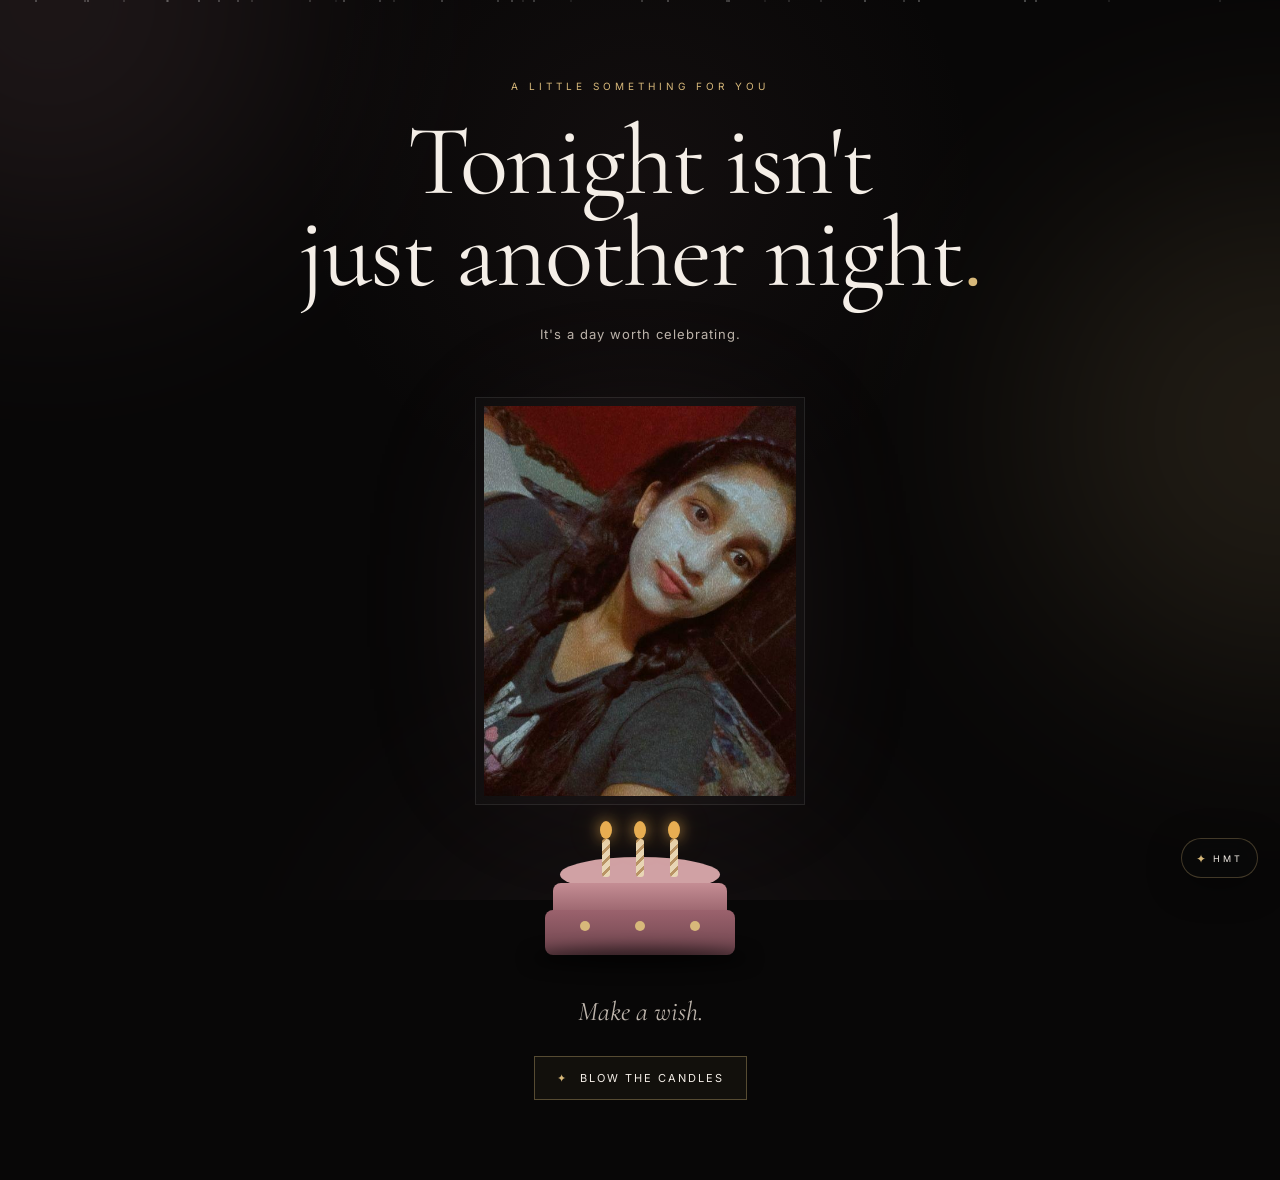
==== index.html @ 6a422e94 "First commit" ====
<!DOCTYPE html>
<html lang="en">
<head>
    <meta charset="UTF-8">
    <meta name="viewport" content="width=device-width, initial-scale=1.0">

    <title>For You — A Little Birthday Story</title>

    <meta name="description" content="A little birthday story made especially for you.">

    <link rel="preconnect" href="https://fonts.googleapis.com">
    <link rel="preconnect" href="https://fonts.gstatic.com" crossorigin>

    <link href="https://fonts.googleapis.com/css2?family=Cormorant+Garamond:wght@400;500;600;700&family=Inter:wght@300;400;500;600&display=swap" rel="stylesheet">

    <link rel="stylesheet" href="css/style.css">
    <link rel="stylesheet" href="css/animations.css">
    <link rel="stylesheet" href="css/responsive.css">
</head>

<body class="birthday-page">

    <!-- PRELOADER -->
    <div id="preloader">
        <div class="loader-content">
            <div class="loader-ring"></div>
            <p>Something special is waiting...</p>
        </div>
    </div>

    <!-- BACKGROUND -->
    <div class="ambient-background">
        <div class="ambient-glow glow-one"></div>
        <div class="ambient-glow glow-two"></div>
        <div class="ambient-glow glow-three"></div>
    </div>

    <div id="particles"></div>

    <!-- MAIN EXPERIENCE -->
    <main class="birthday-main">

        <!-- INTRO -->
        <section id="introSection" class="birthday-section active-section">

            <div class="intro-content">

                <div class="intro-eyebrow reveal">
                    A little something for you
                </div>

                <h1 class="intro-title reveal-delay">
                    Tonight isn't<br>
                    just another night<span>.</span>
                </h1>

                <p class="intro-subtitle reveal-delay-2">
                    It's a day worth celebrating.
                </p>

                <!-- BIRTHDAY PHOTO -->
                <div class="birthday-photo-wrapper reveal-delay-3">
                    <div class="photo-frame">
                        <img
                            src="assets/photos/birthday/birthday.jpg"
                            alt="Birthday girl"
                            class="birthday-photo"
                        >
                    </div>

                    <div class="photo-glow"></div>
                </div>

                <!-- CAKE -->
                <div class="cake-area reveal-delay-4">

                    <div class="cake">

                        <div class="candle candle-one">
                            <div class="flame"></div>
                        </div>

                        <div class="candle candle-two">
                            <div class="flame"></div>
                        </div>

                        <div class="candle candle-three">
                            <div class="flame"></div>
                        </div>

                        <div class="cake-top"></div>

                        <div class="cake-middle"></div>

                        <div class="cake-bottom"></div>

                        <div class="cake-decoration decoration-one"></div>
                        <div class="cake-decoration decoration-two"></div>
                        <div class="cake-decoration decoration-three"></div>

                    </div>

                    <div class="cake-shadow"></div>

                </div>

                <p id="wishText" class="wish-text">
                    Make a wish.
                </p>

                <button id="blowButton" class="primary-button">
                    <span class="button-icon">✦</span>
                    Blow the candles
                </button>

            </div>

        </section>


        <!-- CELEBRATION OVERLAY -->
        <div id="celebrationOverlay" class="celebration-overlay">

            <div class="celebration-content">

                <div class="celebration-small">
                    And just like that...
                </div>

                <h2>
                    Happy Birthday<span>.</span>
                </h2>

                <p>
                    Some people deserve more than just a wish.
                </p>

                <div class="celebration-line"></div>

                <small>
                    And this is only the beginning...
                </small>

            </div>

        </div>


    </main>


    <!-- DEVELOPER BADGE -->
    <button
        id="developerBadge"
        class="developer-badge"
        aria-label="Website developer information"
    >
        <span class="developer-star">✦</span>
        <span class="developer-badge-text">HMT</span>
    </button>


    <!-- AUDIO -->
    <audio id="introMusic" preload="auto">
        <source src="assets/music/intro.mp3" type="audio/mpeg">
    </audio>

    <audio id="birthdayMusic" preload="auto">
        <source src="assets/music/birthday.mp3" type="audio/mpeg">
    </audio>


    <!-- SCRIPTS -->
    <script src="js/music.js"></script>
    <script src="js/main.js"></script>
    <script src="js/birthday.js"></script>
    <script src="js/developer.js"></script>

</body>
</html>
---- css/style.css ----
/* =========================================================
   HMT BIRTHDAY EXPERIENCE
   MAIN STYLE SYSTEM
========================================================= */

:root {

    --bg: #080707;
    --bg-soft: #100d0d;
    --bg-card: rgba(255, 255, 255, 0.035);

    --text: #f4eee7;
    --text-soft: #bcb3aa;
    --text-muted: #77706a;

    --gold: #d7b87a;
    --gold-soft: rgba(215, 184, 122, 0.3);

    --rose: #b98791;
    --rose-soft: rgba(185, 135, 145, 0.18);

    --border: rgba(255, 255, 255, 0.09);

    --serif: "Cormorant Garamond", serif;
    --sans: "Inter", sans-serif;

    --transition: 500ms cubic-bezier(.2,.8,.2,1);

}


/* =========================================================
   RESET
========================================================= */

* {
    margin: 0;
    padding: 0;
    box-sizing: border-box;
}

html {
    scroll-behavior: smooth;
}

body {
    min-height: 100vh;
    background: var(--bg);
    color: var(--text);
    font-family: var(--sans);
    overflow-x: hidden;
}

button,
a {
    font-family: inherit;
}

button {
    border: none;
    outline: none;
}

a {
    color: inherit;
    text-decoration: none;
}

img {
    display: block;
    max-width: 100%;
}


/* =========================================================
   BACKGROUND
========================================================= */

.ambient-background {
    position: fixed;
    inset: 0;
    overflow: hidden;
    pointer-events: none;
    z-index: -3;
    background:
        radial-gradient(
            circle at 50% 20%,
            rgba(150, 105, 110, 0.08),
            transparent 35%
        ),
        var(--bg);
}

.ambient-glow {
    position: absolute;
    width: 500px;
    height: 500px;
    border-radius: 50%;
    filter: blur(120px);
    opacity: 0.12;
}

.glow-one {
    background: var(--rose);
    top: -250px;
    left: -200px;
}

.glow-two {
    background: var(--gold);
    right: -250px;
    top: 20%;
}

.glow-three {
    background: #80616a;
    left: 30%;
    bottom: -400px;
}


/* =========================================================
   PARTICLES
========================================================= */

#particles {
    position: fixed;
    inset: 0;
    pointer-events: none;
    z-index: 0;
    overflow: hidden;
}

.particle {
    position: absolute;
    width: 2px;
    height: 2px;
    background: rgba(255,255,255,.5);
    border-radius: 50%;
    animation: particleFloat linear infinite;
}


/* =========================================================
   PRELOADER
========================================================= */

#preloader {
    position: fixed;
    inset: 0;
    background: #050505;
    display: flex;
    align-items: center;
    justify-content: center;
    z-index: 99999;
    transition: opacity 800ms ease, visibility 800ms ease;
}

#preloader.loaded {
    opacity: 0;
    visibility: hidden;
}

.loader-content {
    text-align: center;
}

.loader-ring {
    width: 38px;
    height: 38px;
    margin: auto auto 20px;
    border: 1px solid rgba(255,255,255,.15);
    border-top-color: var(--gold);
    border-radius: 50%;
    animation: loaderSpin 1s linear infinite;
}

.loader-content p {
    font-size: 10px;
    letter-spacing: 3px;
    text-transform: uppercase;
    color: var(--text-muted);
}


/* =========================================================
   MAIN BIRTHDAY PAGE
========================================================= */

.birthday-main {
    min-height: 100vh;
    position: relative;
    z-index: 1;
}

.birthday-section {
    min-height: 100vh;
    display: flex;
    justify-content: center;
    align-items: center;
    padding: 80px 24px;
}

.intro-content {
    width: 100%;
    max-width: 900px;
    text-align: center;
}

.intro-eyebrow,
.section-label {
    display: block;
    font-size: 10px;
    letter-spacing: 4px;
    text-transform: uppercase;
    color: var(--gold);
    margin-bottom: 24px;
}

.intro-title {
    font-family: var(--serif);
    font-size: clamp(48px, 8vw, 100px);
    line-height: .92;
    font-weight: 400;
    letter-spacing: -2px;
}

.intro-title span,
.celebration-content h2 span,
.final-birthday span {
    color: var(--gold);
}

.intro-subtitle {
    margin-top: 26px;
    font-size: 13px;
    letter-spacing: 1px;
    color: var(--text-soft);
}


/* =========================================================
   BIRTHDAY PHOTO
========================================================= */

.birthday-photo-wrapper {
    width: min(330px, 75vw);
    margin: 55px auto 30px;
    position: relative;
}

.photo-frame {
    position: relative;
    padding: 8px;
    border: 1px solid var(--border);
    background: rgba(255,255,255,.025);
    backdrop-filter: blur(10px);
}

.birthday-photo {
    width: 100%;
    aspect-ratio: 4 / 5;
    object-fit: cover;
}

.photo-glow {
    position: absolute;
    inset: 10%;
    background: var(--rose);
    filter: blur(80px);
    opacity: .12;
    z-index: -1;
}


/* =========================================================
   CAKE
========================================================= */

.cake-area {
    position: relative;
    width: 260px;
    height: 150px;
    margin: 20px auto 10px;
}

.cake {
    position: absolute;
    width: 190px;
    height: 95px;
    bottom: 30px;
    left: 50%;
    transform: translateX(-50%);
}

.cake-bottom,
.cake-middle,
.cake-top {
    position: absolute;
    left: 0;
    width: 100%;
    border-radius: 8px;
}

.cake-bottom {
    height: 45px;
    bottom: 0;
    background: linear-gradient(
        to bottom,
        #9b626d,
        #6d444d
    );
}

.cake-middle {
    height: 38px;
    bottom: 34px;
    left: 8px;
    width: calc(100% - 16px);
    background: linear-gradient(
        to bottom,
        #c58d94,
        #8f5b64
    );
}

.cake-top {
    height: 35px;
    bottom: 63px;
    left: 15px;
    width: calc(100% - 30px);
    border-radius: 50%;
    background: #d0a1a4;
}

.cake-decoration {
    position: absolute;
    width: 10px;
    height: 10px;
    border-radius: 50%;
    background: var(--gold);
    bottom: 24px;
}

.decoration-one {
    left: 35px;
}

.decoration-two {
    left: 90px;
}

.decoration-three {
    right: 35px;
}

.cake-shadow {
    position: absolute;
    width: 220px;
    height: 20px;
    background: rgba(0,0,0,.6);
    border-radius: 50%;
    bottom: 17px;
    left: 50%;
    transform: translateX(-50%);
    filter: blur(8px);
}


/* =========================================================
   CANDLES
========================================================= */

.candle {
    position: absolute;
    width: 8px;
    height: 38px;
    bottom: 78px;
    background: repeating-linear-gradient(
        -45deg,
        #e8d6b5,
        #e8d6b5 5px,
        #b99465 5px,
        #b99465 8px
    );
    border-radius: 3px;
    z-index: 4;
}

.candle-one {
    left: 57px;
}

.candle-two {
    left: 91px;
}

.candle-three {
    right: 57px;
}

.flame {
    position: absolute;
    width: 12px;
    height: 18px;
    background: #e7ad52;
    border-radius: 50% 50% 50% 50%;
    top: -18px;
    left: 50%;
    transform: translateX(-50%);
    filter: blur(.2px);
    animation: flameFlicker .12s infinite alternate;
    box-shadow:
        0 0 15px rgba(232,173,82,.8),
        0 0 35px rgba(232,173,82,.3);
}

.candle.blown .flame {
    opacity: 0;
    transform: translateX(-50%) scale(.2);
    transition: 400ms ease;
}


/* =========================================================
   WISH BUTTON
========================================================= */

.wish-text {
    font-family: var(--serif);
    font-size: 27px;
    color: var(--text-soft);
    font-style: italic;
    margin-top: 8px;
}

.primary-button {
    display: inline-flex;
    align-items: center;
    justify-content: center;
    gap: 12px;
    min-width: 190px;
    margin-top: 28px;
    padding: 14px 22px;
    border: 1px solid rgba(215,184,122,.35);
    background: rgba(215,184,122,.05);
    color: var(--text);
    font-size: 11px;
    letter-spacing: 2px;
    text-transform: uppercase;
    cursor: pointer;
    transition: var(--transition);
}

.primary-button:hover {
    background: rgba(215,184,122,.12);
    border-color: var(--gold);
    transform: translateY(-3px);
    box-shadow: 0 10px 40px rgba(215,184,122,.08);
}

.button-icon {
    color: var(--gold);
}


/* =========================================================
   CELEBRATION
========================================================= */

.celebration-overlay {
    position: fixed;
    inset: 0;
    background:
        radial-gradient(
            circle at center,
            rgba(142,96,103,.15),
            rgba(0,0,0,.98) 70%
        );
    display: flex;
    align-items: center;
    justify-content: center;
    text-align: center;
    z-index: 5000;
    opacity: 0;
    visibility: hidden;
    transition: 1s ease;
}

.celebration-overlay.active {
    opacity: 1;
    visibility: visible;
}

.celebration-content {
    max-width: 700px;
    padding: 30px;
}

.celebration-small {
    font-size: 10px;
    letter-spacing: 4px;
    text-transform: uppercase;
    color: var(--gold);
    margin-bottom: 25px;
}

.celebration-content h2 {
    font-family: var(--serif);
    font-size: clamp(60px, 10vw, 110px);
    font-weight: 400;
    line-height: .9;
}

.celebration-content p {
    font-family: var(--serif);
    font-size: 25px;
    color: var(--text-soft);
    margin-top: 30px;
}

.celebration-line {
    width: 60px;
    height: 1px;
    background: var(--gold);
    margin: 35px auto;
}

.celebration-content small {
    color: var(--text-muted);
    letter-spacing: 2px;
}


/* =========================================================
   STORY HEADER
========================================================= */

.story-header {
    position: fixed;
    top: 28px;
    left: 50%;
    transform: translateX(-50%);
    width: min(600px, calc(100% - 40px));
    z-index: 100;
    display: flex;
    align-items: center;
    justify-content: space-between;
    pointer-events: none;
}

.chapter-number {
    font-size: 9px;
    letter-spacing: 2px;
    color: var(--text-muted);
}

.story-progress {
    display: flex;
    align-items: center;
    gap: 5px;
}

.progress-dot {
    width: 4px;
    height: 4px;
    border-radius: 50%;
    background: rgba(255,255,255,.2);
}

.progress-dot.active {
    background: var(--gold);
    box-shadow: 0 0 8px rgba(215,184,122,.5);
}

.progress-line {
    width: 25px;
    height: 1px;
    background: rgba(255,255,255,.1);
}


/* =========================================================
   INNER PAGES
========================================================= */

.inner-page {
    min-height: 100vh;
}

.story-page,
.journey-container,
.gallery-container {
    width: min(1100px, calc(100% - 40px));
    margin: auto;
    padding: 150px 0 120px;
    position: relative;
    z-index: 1;
}

.memory-intro,
.journey-intro,
.gallery-intro {
    max-width: 750px;
    margin-bottom: 120px;
}

.memory-intro h1,
.journey-intro h1,
.gallery-intro h1 {
    font-family: var(--serif);
    font-weight: 400;
    font-size: clamp(55px, 8vw, 100px);
    line-height: .92;
    letter-spacing: -2px;
}

.memory-intro p,
.journey-intro p,
.gallery-intro p {
    color: var(--text-soft);
    font-size: 14px;
    margin-top: 30px;
    line-height: 1.8;
}


/* =========================================================
   MEMORY CARDS
========================================================= */

.memory-card {
    margin-bottom: 180px;
}

.memory-image-wrapper {
    overflow: hidden;
    border: 1px solid var(--border);
    background: var(--bg-card);
}

.memory-image-wrapper img {
    width: 100%;
    max-height: 700px;
    object-fit: cover;
    transition: transform 1.5s cubic-bezier(.2,.8,.2,1);
}

.memory-card:hover img {
    transform: scale(1.035);
}

.memory-card-large {
    width: min(850px, 100%);
}

.memory-card-offset {
    width: min(650px, 100%);
    margin-left: auto;
}

.memory-caption {
    padding-top: 20px;
}

.memory-caption span {
    color: var(--gold);
    font-size: 9px;
    letter-spacing: 3px;
}

.memory-caption h2 {
    font-family: var(--serif);
    font-size: clamp(25px, 4vw, 40px);
    font-weight: 400;
    margin-top: 8px;
}


/* =========================================================
   ENDING SECTIONS
========================================================= */

.memory-ending,
.journey-ending,
.gallery-ending {
    text-align: center;
    padding: 80px 0 40px;
}

.ending-line {
    width: 1px;
    height: 70px;
    background: var(--gold);
    margin: 0 auto 35px;
}

.memory-ending p,
.gallery-ending p,
.journey-ending p {
    max-width: 500px;
    margin: auto;
    color: var(--text-soft);
    font-family: var(--serif);
    font-size: 25px;
    line-height: 1.4;
}

.link-button {
    margin-top: 35px;
}


/* =========================================================
   TIMELINE
========================================================= */

.timeline {
    position: relative;
    width: min(900px, 100%);
    margin: auto;
}

.timeline::before {
    content: "";
    position: absolute;
    top: 0;
    bottom: 0;
    left: 50%;
    width: 1px;
    background: linear-gradient(
        to bottom,
        transparent,
        rgba(215,184,122,.35) 10%,
        rgba(215,184,122,.35) 90%,
        transparent
    );
    transform: translateX(-50%);
}

.timeline-item {
    position: relative;
    min-height: 500px;
    display: flex;
    align-items: center;
    margin-bottom: 80px;
}

.timeline-number {
    position: absolute;
    left: calc(50% - 45px);
    top: 0;
    color: var(--gold);
    font-size: 9px;
    letter-spacing: 2px;
}

.timeline-dot {
    position: absolute;
    left: 50%;
    top: 35px;
    width: 11px;
    height: 11px;
    border: 1px solid var(--gold);
    background: var(--bg);
    border-radius: 50%;
    transform: translateX(-50%);
    z-index: 2;
}

.timeline-content {
    width: 45%;
}

.timeline-item:nth-child(odd) .timeline-content {
    margin-right: auto;
}

.timeline-item:nth-child(even) .timeline-content {
    margin-left: auto;
}

.timeline-image {
    overflow: hidden;
    border: 1px solid var(--border);
}

.timeline-image img {
    width: 100%;
    aspect-ratio: 4 / 5;
    object-fit: cover;
    transition: transform 1.3s ease;
}

.timeline-item:hover .timeline-image img {
    transform: scale(1.04);
}

.timeline-text {
    padding-top: 20px;
}

.timeline-text span {
    color: var(--gold);
    font-size: 9px;
    letter-spacing: 3px;
    text-transform: uppercase;
}

.timeline-text h2 {
    font-family: var(--serif);
    font-size: 35px;
    font-weight: 400;
    margin-top: 8px;
}

.timeline-text p {
    margin-top: 12px;
    color: var(--text-soft);
    font-size: 13px;
    line-height: 1.7;
}

.final-timeline-item {
    min-height: 650px;
}

.final-dot {
    width: 15px;
    height: 15px;
    box-shadow: 0 0 25px rgba(215,184,122,.4);
}

.current-photo img {
    aspect-ratio: 3 / 4;
}

.final-timeline-text h2 {
    font-size: clamp(40px, 6vw, 65px);
}


/* =========================================================
   GALLERY
========================================================= */

.photo-gallery {
    columns: 3 250px;
    column-gap: 16px;
}

.gallery-item {
    break-inside: avoid;
    margin-bottom: 16px;
    cursor: pointer;
    overflow: hidden;
    position: relative;
    background: #111;
}

.gallery-item img {
    width: 100%;
    height: auto;
    display: block;
    transition:
        transform .8s cubic-bezier(.2,.8,.2,1),
        filter .8s ease;
}

.gallery-item::after {
    content: "VIEW";
    position: absolute;
    inset: 0;
    display: flex;
    align-items: center;
    justify-content: center;
    background: rgba(0,0,0,.35);
    opacity: 0;
    color: white;
    font-size: 9px;
    letter-spacing: 3px;
    transition: .4s ease;
}

.gallery-item:hover img {
    transform: scale(1.04);
    filter: brightness(.75);
}

.gallery-item:hover::after {
    opacity: 1;
}


/* =========================================================
   LIGHTBOX
========================================================= */

.lightbox {
    position: fixed;
    inset: 0;
    background: rgba(0,0,0,.97);
    z-index: 9990;
    display: flex;
    align-items: center;
    justify-content: center;
    opacity: 0;
    visibility: hidden;
    transition: .5s ease;
}

.lightbox.active {
    opacity: 1;
    visibility: visible;
}

.lightbox-image-container {
    max-width: 90vw;
    max-height: 90vh;
    position: relative;
}

.lightbox-image-container img {
    max-width: 90vw;
    max-height: 82vh;
    object-fit: contain;
}

.lightbox-close {
    position: absolute;
    top: 25px;
    right: 30px;
    background: transparent;
    color: white;
    font-size: 35px;
    cursor: pointer;
    z-index: 3;
}

.lightbox-navigation {
    position: absolute;
    top: 50%;
    transform: translateY(-50%);
    width: 50px;
    height: 50px;
    background: rgba(255,255,255,.04);
    border: 1px solid var(--border);
    color: white;
    cursor: pointer;
    font-size: 20px;
    z-index: 3;
}

.lightbox-prev {
    left: 30px;
}

.lightbox-next {
    right: 30px;
}

.lightbox-counter {
    text-align: center;
    color: var(--text-muted);
    font-size: 9px;
    letter-spacing: 3px;
    margin-top: 15px;
}


/* =========================================================
   FINAL PAGE
========================================================= */

.final-container {
    min-height: 100vh;
    display: flex;
    align-items: center;
    justify-content: center;
    padding: 120px 25px;
}

.final-message {
    text-align: center;
    max-width: 850px;
}

.final-label {
    margin-bottom: 70px;
}

.final-line {
    opacity: 0;
    color: var(--text-soft);
    font-family: var(--serif);
    font-size: clamp(22px, 3vw, 34px);
    line-height: 1.4;
    margin-bottom: 35px;
}

.final-page.loaded .line-one {
    animation: finalReveal 1s forwards .5s;
}

.final-page.loaded .line-two {
    animation: finalReveal 1s forwards 2s;
}

.final-page.loaded .line-three {
    animation: finalReveal 1s forwards 3.7s;
}

.final-page.loaded .line-four {
    animation: finalReveal 1s forwards 5.5s;
}

.final-birthday {
    opacity: 0;
    font-family: var(--serif);
    font-size: clamp(70px, 12vw, 150px);
    line-height: .9;
    font-weight: 400;
    margin: 65px 0;
}

.final-page.loaded .final-birthday {
    animation: finalReveal 1.5s forwards 6.8s;
}

.final-wish {
    opacity: 0;
    color: var(--text-soft);
    font-family: var(--serif);
    font-size: 25px;
    line-height: 1.5;
}

.final-page.loaded .final-wish {
    animation: finalReveal 1s forwards 8.5s;
}

.final-last-line {
    opacity: 0;
    margin-top: 60px;
    color: var(--text-muted);
    font-size: 11px;
    letter-spacing: 1px;
}

.final-page.loaded .final-last-line {
    animation: finalReveal 1s forwards 10s;
}

.replay-button {
    opacity: 0;
}

.final-page.loaded .replay-button {
    animation: finalReveal 1s forwards 11s;
}


/* =========================================================
   DEVELOPER BADGE
========================================================= */

.developer-badge {
    position: fixed;
    right: 22px;
    bottom: 22px;
    height: 40px;
    min-width: 68px;
    padding: 0 14px;
    display: flex;
    align-items: center;
    justify-content: center;
    gap: 7px;
    background: rgba(10,9,9,.78);
    border: 1px solid rgba(215,184,122,.28);
    backdrop-filter: blur(14px);
    color: var(--text);
    border-radius: 100px;
    cursor: pointer;
    z-index: 9000;
    box-shadow: 0 8px 35px rgba(0,0,0,.35);
    transition: .4s ease;
}

.developer-badge:hover {
    border-color: var(--gold);
    transform: translateY(-3px);
    box-shadow: 0 10px 40px rgba(215,184,122,.1);
}

.developer-star {
    color: var(--gold);
    font-size: 12px;
}

.developer-badge-text {
    font-size: 9px;
    letter-spacing: 3px;
}


/* =========================================================
   DEVELOPER MODAL
========================================================= */

.developer-overlay {
    position: fixed;
    inset: 0;
    background: #050505;
    z-index: 99999;
    display: flex;
    align-items: center;
    justify-content: center;
    text-align: center;
    opacity: 0;
    visibility: hidden;
    transition: 800ms ease;
}

.developer-overlay.active {
    opacity: 1;
    visibility: visible;
}

.developer-countdown {
    font-family: var(--serif);
    font-size: 130px;
    font-weight: 400;
    color: var(--gold);
}

.developer-card {
    max-width: 500px;
    padding: 30px;
}

.developer-photo {
    width: 180px;
    height: 180px;
    margin: 0 auto 35px;
    object-fit: cover;
    border-radius: 50%;
    border: 1px solid rgba(215,184,122,.45);
    padding: 5px;
}

.developer-card .developer-eyebrow {
    font-size: 9px;
    letter-spacing: 4px;
    color: var(--text-muted);
    text-transform: uppercase;
}

.developer-card h2 {
    font-family: var(--serif);
    font-size: 65px;
    font-weight: 400;
    margin: 10px 0;
}

.developer-card h2 span {
    color: var(--gold);
}

.developer-rights {
    color: var(--text-muted);
    font-size: 9px;
    letter-spacing: 2px;
    margin-top: 20px;
}

.developer-contact {
    margin-top: 40px;
}

.developer-contact p {
    color: var(--text-soft);
    font-family: var(--serif);
    font-size: 23px;
}

.instagram-link {
    display: inline-block;
    margin-top: 12px;
    color: var(--gold);
    font-size: 12px;
    letter-spacing: 1px;
    border-bottom: 1px solid rgba(215,184,122,.3);
    padding-bottom: 4px;
}

.developer-close {
    position: absolute;
    top: 25px;
    right: 30px;
    background: transparent;
    color: white;
    font-size: 30px;
    cursor: pointer;
}


/* =========================================================
   SCROLLBAR
========================================================= */

::-webkit-scrollbar {
    width: 5px;
}

::-webkit-scrollbar-track {
    background: #070707;
}

::-webkit-scrollbar-thumb {
    background: #3a3230;
}

::-webkit-scrollbar-thumb:hover {
    background: var(--gold);
}


/* =========================================================
   SELECTION
========================================================= */

::selection {
    background: rgba(215,184,122,.25);
    color: white;
}
---- css/responsive.css ----
/* =========================================================
   RESPONSIVE DESIGN
========================================================= */


@media (max-width: 768px) {

    .birthday-section {
        padding: 70px 18px;
    }

    .intro-title {
        font-size: clamp(48px, 14vw, 75px);
    }

    .birthday-photo-wrapper {
        width: min(280px, 76vw);
        margin-top: 45px;
    }

    .cake-area {
        transform: scale(.85);
        margin-top: 0;
    }

    .story-header {
        top: 18px;
    }

    .story-page,
    .journey-container,
    .gallery-container {
        width: calc(100% - 30px);
        padding-top: 110px;
    }

    .memory-intro,
    .journey-intro,
    .gallery-intro {
        margin-bottom: 80px;
    }

    .memory-intro h1,
    .journey-intro h1,
    .gallery-intro h1 {
        font-size: clamp(48px, 14vw, 75px);
    }

    .memory-card,
    .memory-card-offset,
    .memory-card-large {
        width: 100%;
        margin-left: 0;
        margin-bottom: 100px;
    }

    .memory-caption h2 {
        font-size: 30px;
    }

    /* TIMELINE */

    .timeline::before {
        left: 12px;
        transform: none;
    }

    .timeline-item {
        min-height: auto;
        display: block;
        padding-left: 45px;
        margin-bottom: 90px;
    }

    .timeline-number {
        left: 0;
        top: 0;
    }

    .timeline-dot {
        left: 12px;
        top: 35px;
    }

    .timeline-content {
        width: 100%;
    }

    .timeline-item:nth-child(odd) .timeline-content,
    .timeline-item:nth-child(even) .timeline-content {
        margin-left: 0;
        margin-right: 0;
    }

    .timeline-text h2 {
        font-size: 32px;
    }

    .final-timeline-item {
        min-height: auto;
    }

    /* GALLERY */

    .photo-gallery {
        columns: 2 140px;
        column-gap: 8px;
    }

    .gallery-item {
        margin-bottom: 8px;
    }

    /* LIGHTBOX */

    .lightbox-navigation {
        width: 40px;
        height: 40px;
        background: rgba(255,255,255,.08);
    }

    .lightbox-prev {
        left: 10px;
    }

    .lightbox-next {
        right: 10px;
    }

    .lightbox-close {
        right: 15px;
        top: 15px;
    }

    /* FINAL */

    .final-container {
        padding: 110px 20px 70px;
    }

    .final-label {
        margin-bottom: 50px;
    }

    .final-line {
        font-size: 23px;
        margin-bottom: 28px;
    }

    .final-birthday {
        font-size: clamp(65px, 18vw, 110px);
        margin: 55px 0;
    }

    .final-wish {
        font-size: 23px;
    }

    .developer-badge {
        right: 14px;
        bottom: 14px;
    }

    .developer-card {
        padding: 20px;
    }

    .developer-photo {
        width: 145px;
        height: 145px;
    }

    .developer-card h2 {
        font-size: 52px;
    }

    .developer-countdown {
        font-size: 100px;
    }

}


@media (max-width: 420px) {

    .intro-title {
        font-size: 48px;
    }

    .wish-text {
        font-size: 24px;
    }

    .primary-button {
        min-width: 175px;
    }

    .story-progress {
        display: none;
    }

    .chapter-number {
        margin-left: auto;
    }

    .photo-gallery {
        columns: 2;
    }

}
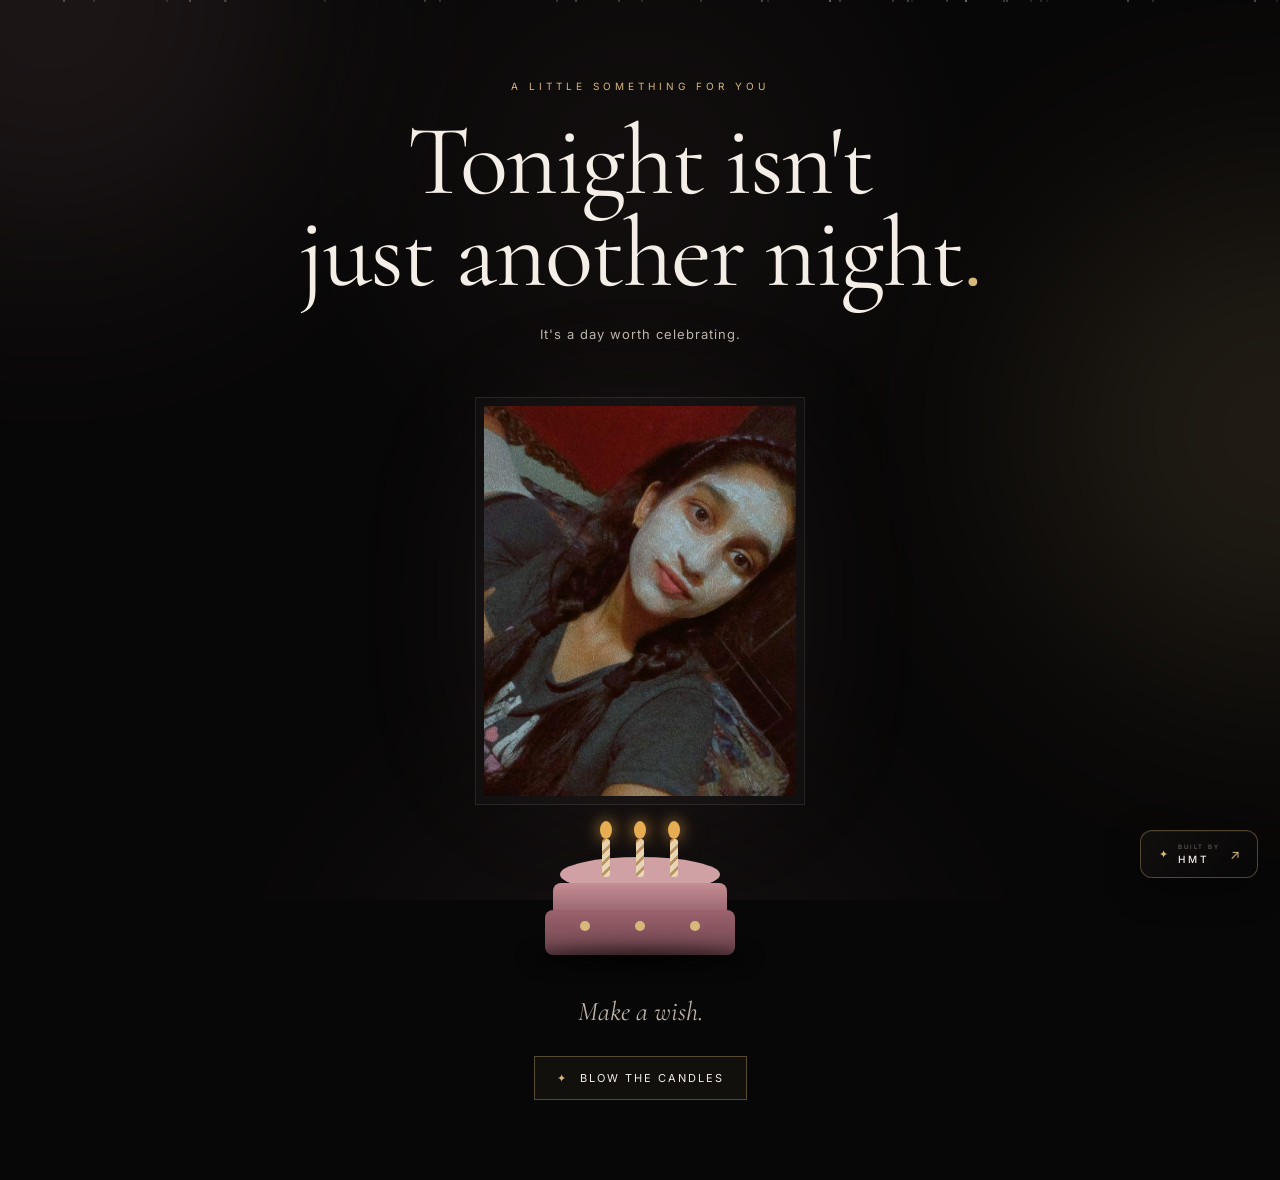
==== commit 8ef7f315: "updated" ====
--- a/index.html
+++ b/index.html
@@ -150,15 +150,20 @@
 
 
     <!-- DEVELOPER BADGE -->
-    <button
-        id="developerBadge"
-        class="developer-badge"
-        aria-label="Website developer information"
-    >
-        <span class="developer-star">✦</span>
-        <span class="developer-badge-text">HMT</span>
-    </button>
+ <button
+    id="developerBadge"
+    class="developer-badge"
+    aria-label="Website developer information"
+>
+    <span class="developer-star">✦</span>
 
+    <span class="developer-badge-copy">
+        <small>BUILT BY</small>
+        <strong>HMT</strong>
+    </span>
+
+    <span class="developer-arrow">↗</span>
+</button>
 
     <!-- AUDIO -->
     <audio id="introMusic" preload="auto">
--- a/css/style.css
+++ b/css/style.css
@@ -1232,4 +1232,747 @@
 ::selection {
     background: rgba(215,184,122,.25);
     color: white;
+}
+/* =========================================================
+   FINAL POLISH
+   BIRTHDAY CONTINUE + DEVELOPER EXPERIENCE
+========================================================= */
+
+
+/* ---------------------------------------------------------
+   BIRTHDAY CONTINUE BUTTON
+--------------------------------------------------------- */
+
+.birthday-continue-button {
+    position: relative;
+    z-index: 5;
+    margin-top: 35px;
+}
+
+
+/* ---------------------------------------------------------
+   DEVELOPER BUTTON
+--------------------------------------------------------- */
+
+.developer-badge {
+    height: 48px;
+    min-width: 118px;
+    padding: 0 15px;
+    gap: 10px;
+
+    background:
+        linear-gradient(
+            135deg,
+            rgba(18,16,15,.94),
+            rgba(8,7,7,.94)
+        );
+
+    border:
+        1px solid rgba(215,184,122,.34);
+
+    border-radius: 12px;
+
+    backdrop-filter: blur(18px);
+
+    box-shadow:
+        0 10px 35px rgba(0,0,0,.4),
+        inset 0 1px 0 rgba(255,255,255,.05);
+
+    transition:
+        transform .4s ease,
+        border-color .4s ease,
+        box-shadow .4s ease;
+}
+
+
+.developer-badge:hover {
+
+    transform:
+        translateY(-4px);
+
+    border-color:
+        rgba(215,184,122,.8);
+
+    box-shadow:
+        0 15px 45px rgba(0,0,0,.5),
+        0 0 25px rgba(215,184,122,.08);
+
+}
+
+
+.developer-star {
+
+    font-size: 11px;
+    color: var(--gold);
+
+}
+
+
+.developer-badge-copy {
+
+    display: flex;
+    flex-direction: column;
+    align-items: flex-start;
+    line-height: 1;
+
+}
+
+
+.developer-badge-copy small {
+
+    font-size: 6px;
+    letter-spacing: 2px;
+    color: var(--text-muted);
+    margin-bottom: 4px;
+
+}
+
+
+.developer-badge-copy strong {
+
+    font-size: 10px;
+    letter-spacing: 3px;
+    font-weight: 500;
+    color: var(--text);
+
+}
+
+
+.developer-arrow {
+
+    font-size: 13px;
+    color: var(--gold);
+    transition: transform .3s ease;
+
+}
+
+
+.developer-badge:hover .developer-arrow {
+
+    transform:
+        translate(2px,-2px);
+
+}
+
+
+/* ---------------------------------------------------------
+   DEVELOPER OVERLAY
+--------------------------------------------------------- */
+
+.developer-overlay {
+
+    overflow-y: auto;
+
+    background:
+        radial-gradient(
+            circle at 50% 35%,
+            rgba(185,135,145,.09),
+            transparent 35%
+        ),
+        #050505;
+
+}
+
+
+.developer-content {
+
+    width: min(
+        700px,
+        calc(100% - 30px)
+    );
+
+    padding:
+        60px 0;
+
+}
+
+
+.developer-countdown {
+
+    text-shadow:
+        0 0 35px rgba(215,184,122,.2);
+
+}
+
+
+.developer-card {
+
+    width: 100%;
+    max-width: 600px;
+
+    margin: auto;
+
+    padding:
+        35px 30px 40px;
+
+    border:
+        1px solid rgba(215,184,122,.16);
+
+    background:
+        linear-gradient(
+            145deg,
+            rgba(255,255,255,.045),
+            rgba(255,255,255,.018)
+        );
+
+    box-shadow:
+        0 30px 100px rgba(0,0,0,.5);
+
+    backdrop-filter:
+        blur(20px);
+
+}
+
+
+.developer-card-topline {
+
+    font-size: 7px;
+    letter-spacing: 4px;
+    color: var(--text-muted);
+    margin-bottom: 28px;
+
+}
+
+
+.developer-photo {
+
+    width: 165px;
+    height: 165px;
+
+    margin:
+        0 auto 28px;
+
+    border-radius: 50%;
+
+    border:
+        1px solid rgba(215,184,122,.5);
+
+    padding: 5px;
+
+    box-shadow:
+        0 0 40px rgba(215,184,122,.07);
+
+}
+
+
+.developer-card h2 {
+
+    font-size:
+        clamp(48px, 9vw, 70px);
+
+    letter-spacing:
+        -1px;
+
+}
+
+
+.developer-divider {
+
+    width: 45px;
+    height: 1px;
+
+    background:
+        var(--gold);
+
+    margin:
+        28px auto;
+
+}
+
+
+.developer-message {
+
+    max-width: 500px;
+
+    margin: auto;
+
+    color:
+        var(--text-soft);
+
+    font-family:
+        var(--serif);
+
+    font-size:
+        clamp(18px, 3vw, 22px);
+
+    line-height:
+        1.65;
+
+    font-style:
+        italic;
+
+}
+
+
+.developer-rights {
+
+    margin-top: 30px;
+
+    line-height:
+        1.8;
+
+}
+
+
+.developer-contact {
+
+    margin-top: 30px;
+
+}
+
+
+.developer-contact p {
+
+    font-size: 12px;
+    letter-spacing: 1px;
+
+}
+
+
+.developer-close {
+
+    width: 45px;
+    height: 45px;
+
+    top: 22px;
+    right: 22px;
+
+    border:
+        1px solid rgba(255,255,255,.1);
+
+    border-radius: 50%;
+
+    background:
+        rgba(255,255,255,.035);
+
+    color:
+        var(--text-soft);
+
+    font-size:
+        26px;
+
+    line-height:
+        1;
+
+    transition:
+        .3s ease;
+
+}
+
+
+.developer-close:hover {
+
+    border-color:
+        var(--gold);
+
+    color:
+        var(--gold);
+
+    transform:
+        rotate(90deg);
+
+}
+
+
+/* ---------------------------------------------------------
+   DEVELOPER OPEN EFFECT
+--------------------------------------------------------- */
+
+body.developer-open > *:not(.developer-overlay) {
+
+    animation:
+        screenWave .7s ease;
+
+}
+
+
+@media (max-width: 600px) {
+
+    .developer-badge {
+
+        right: 14px;
+        bottom: 14px;
+
+        min-width: 108px;
+        height: 44px;
+
+    }
+
+
+    .developer-content {
+
+        width:
+            calc(100% - 20px);
+
+        padding:
+            65px 0 30px;
+
+    }
+
+
+    .developer-card {
+
+        padding:
+            28px 18px 32px;
+
+    }
+
+
+    .developer-photo {
+
+        width: 135px;
+        height: 135px;
+
+    }
+
+
+    .developer-message {
+
+        font-size: 18px;
+        line-height: 1.6;
+
+    }
+
+}
+/* =========================================================
+   FINAL BIRTHDAY LETTER
+========================================================= */
+
+.birthday-date {
+
+    display: flex;
+    align-items: center;
+    justify-content: center;
+
+    gap: 18px;
+
+    margin:
+        15px auto 8px;
+
+}
+
+
+.date-number {
+
+    font-family:
+        var(--serif);
+
+    font-size:
+        clamp(65px, 11vw, 105px);
+
+    font-weight:
+        400;
+
+    line-height:
+        .8;
+
+    color:
+        var(--text);
+
+}
+
+
+.date-divider {
+
+    font-family:
+        var(--serif);
+
+    font-size:
+        50px;
+
+    color:
+        var(--gold);
+
+    opacity:
+        .7;
+
+}
+
+
+.date-caption {
+
+    text-align:
+        center;
+
+    color:
+        var(--text-muted);
+
+    font-size:
+        9px;
+
+    letter-spacing:
+        4px;
+
+    text-transform:
+        uppercase;
+
+    margin-top:
+        18px;
+
+}
+
+
+/* ---------------------------------------------------------
+   LETTER
+--------------------------------------------------------- */
+
+.birthday-letter {
+
+    width:
+        min(700px, 100%);
+
+    margin:
+        75px auto 0;
+
+    padding:
+        55px 50px;
+
+    border-top:
+        1px solid rgba(215,184,122,.18);
+
+    border-bottom:
+        1px solid rgba(215,184,122,.18);
+
+    position:
+        relative;
+
+}
+
+
+.birthday-letter::before {
+
+    content:
+        "“";
+
+    position:
+        absolute;
+
+    top:
+        5px;
+
+    left:
+        -5px;
+
+    font-family:
+        var(--serif);
+
+    font-size:
+        100px;
+
+    color:
+        rgba(215,184,122,.12);
+
+    line-height:
+        1;
+
+}
+
+
+.birthday-letter p {
+
+    font-family:
+        var(--serif);
+
+    font-size:
+        21px;
+
+    line-height:
+        1.75;
+
+    color:
+        var(--text-soft);
+
+    margin-bottom:
+        27px;
+
+}
+
+
+.birthday-letter .letter-opening {
+
+    font-size:
+        32px;
+
+    color:
+        var(--text);
+
+    margin-bottom:
+        35px;
+
+}
+
+
+.birthday-letter strong {
+
+    color:
+        var(--gold);
+
+    font-weight:
+        500;
+
+}
+
+
+.birthday-letter .letter-highlight {
+
+    margin:
+        55px 0;
+
+    padding:
+        28px 20px;
+
+    border-top:
+        1px solid rgba(215,184,122,.2);
+
+    border-bottom:
+        1px solid rgba(215,184,122,.2);
+
+    color:
+        var(--text);
+
+    text-align:
+        center;
+
+    font-size:
+        25px;
+
+    font-style:
+        italic;
+
+}
+
+
+.birthday-letter .letter-ending {
+
+    margin-top:
+        45px;
+
+    color:
+        var(--text);
+
+}
+
+
+.letter-signature {
+
+    margin-top:
+        45px;
+
+    text-align:
+        right;
+
+    color:
+        var(--text-muted);
+
+    font-family:
+        var(--serif);
+
+    font-size:
+        17px;
+
+    font-style:
+        italic;
+
+    line-height:
+        1.5;
+
+}
+
+
+/* ---------------------------------------------------------
+   FINAL PAGE SPACING
+--------------------------------------------------------- */
+
+.final-page .final-message {
+
+    width:
+        min(850px, 100%);
+
+    padding:
+        150px 0 100px;
+
+}
+
+
+.final-page .replay-button {
+
+    margin-top:
+        65px;
+
+}
+
+
+/* ---------------------------------------------------------
+   MOBILE
+--------------------------------------------------------- */
+
+@media (max-width: 600px) {
+
+    .birthday-letter {
+
+        margin-top:
+            55px;
+
+        padding:
+            40px 20px;
+
+    }
+
+
+    .birthday-letter p {
+
+        font-size:
+            19px;
+
+        line-height:
+            1.7;
+
+    }
+
+
+    .birthday-letter .letter-opening {
+
+        font-size:
+            29px;
+
+    }
+
+
+    .birthday-letter .letter-highlight {
+
+        font-size:
+            22px;
+
+        margin:
+            40px 0;
+
+    }
+
+
+    .letter-signature {
+
+        text-align:
+            center;
+
+        font-size:
+            15px;
+
+    }
+
+
+    .final-page .final-message {
+
+        padding:
+            120px 0 70px;
+
+    }
+
+
+    .date-number {
+
+        font-size:
+            75px;
+
+    }
+
 }
